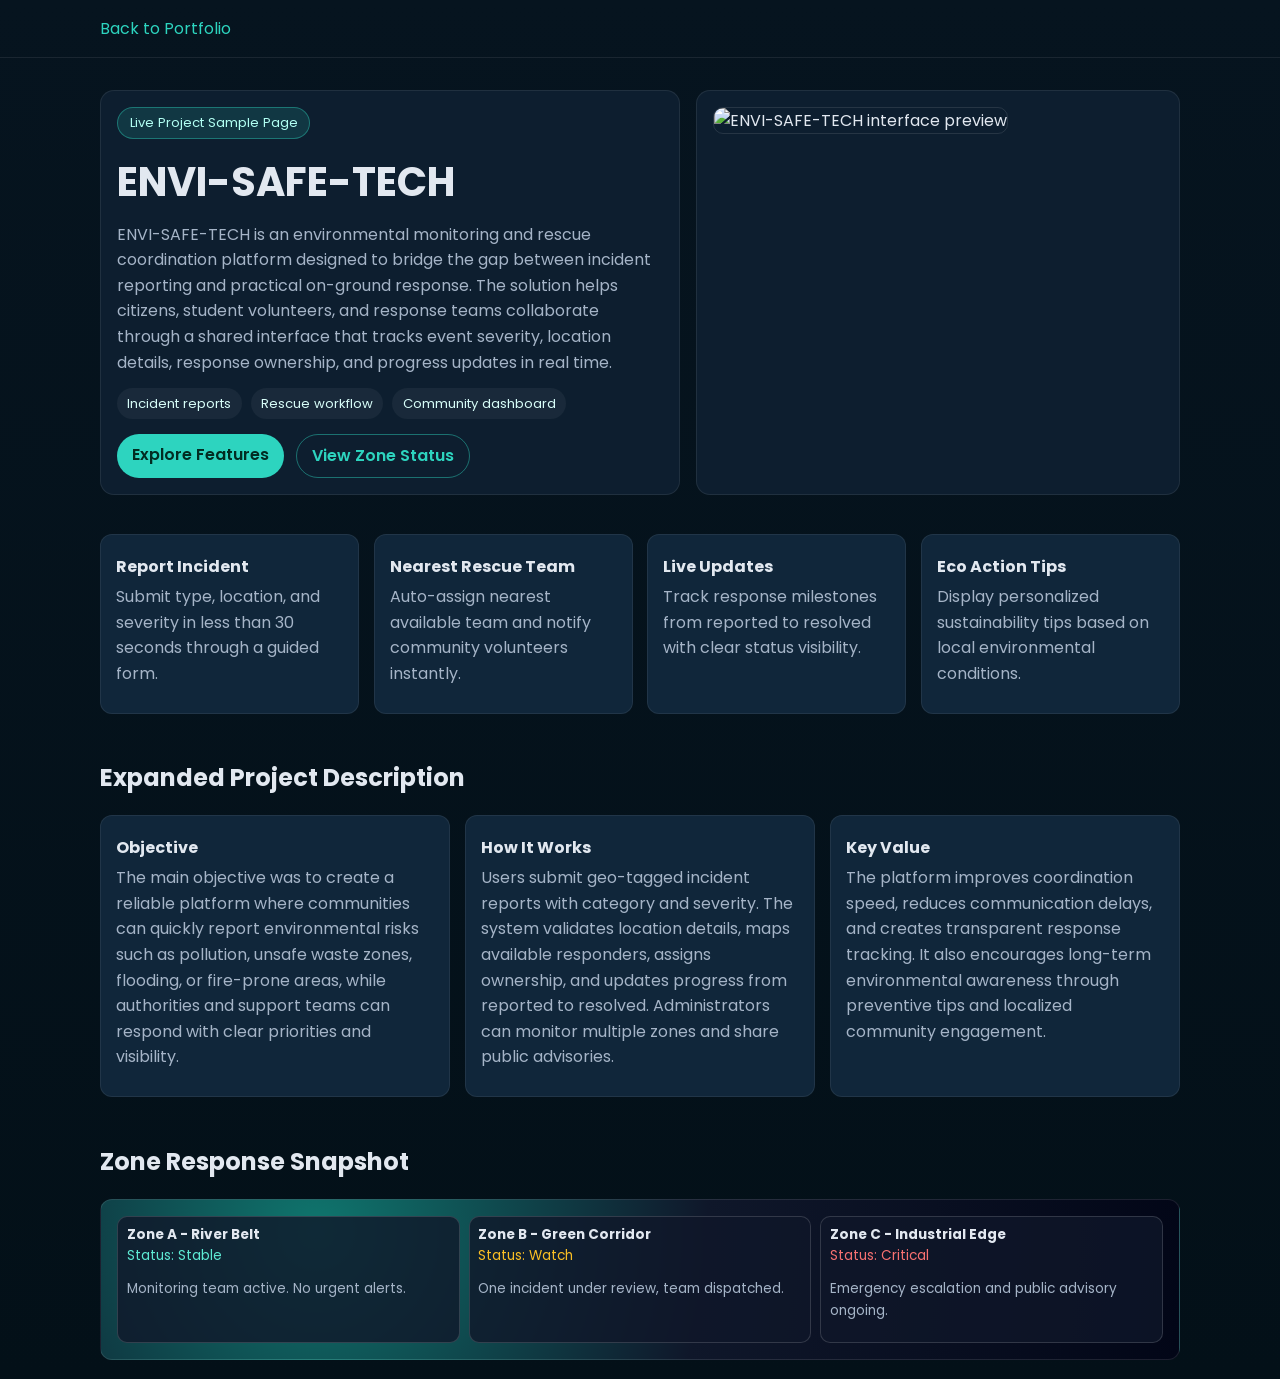
==== envi-safe-tech.html @ b86195ce "Add files via upload" ====
<!DOCTYPE html>
<html lang="en">
<head>
  <meta charset="UTF-8" />
  <meta name="viewport" content="width=device-width, initial-scale=1.0" />
  <title>ENVI-SAFE-TECH | Environmental Response Platform</title>
  <link rel="preconnect" href="https://fonts.googleapis.com" />
  <link rel="preconnect" href="https://fonts.gstatic.com" crossorigin />
  <link
    href="https://fonts.googleapis.com/css2?family=Poppins:wght@300;400;500;600;700&display=swap"
    rel="stylesheet"
  />
  <style>
    :root {
      --bg: #06141f;
      --surface: #0d1e2f;
      --card: #10263a;
      --text: #e2e8f0;
      --muted: #a5b4c7;
      --accent: #2dd4bf;
    }
    * { box-sizing: border-box; }
    body { margin: 0; font-family: "Poppins", sans-serif; background: linear-gradient(180deg, var(--bg), #031018); color: var(--text); }
    .container { width: min(1080px, 92%); margin: 0 auto; }
    .topbar { padding: 1rem 0; border-bottom: 1px solid rgba(255, 255, 255, 0.08); }
    .topbar a { color: var(--accent); text-decoration: none; }
    .hero { padding: 2rem 0; }
    .hero-wrap { display: grid; grid-template-columns: 1.2fr 1fr; gap: 1rem; align-items: stretch; }
    .panel { background: var(--surface); border: 1px solid rgba(255,255,255,.08); border-radius: 14px; padding: 1rem; }
    .badge { display: inline-block; background: rgba(45, 212, 191, .14); border: 1px solid rgba(45, 212, 191, .4); color: #b2fff3; border-radius: 999px; padding: .32rem .72rem; font-size: .82rem; }
    h1 { margin: .8rem 0 .6rem; font-size: clamp(1.45rem, 4.2vw, 2.5rem); }
    p { margin: 0 0 .7rem; color: var(--muted); line-height: 1.6; }
    .stats { display: flex; flex-wrap: wrap; gap: .55rem; margin-top: .8rem; }
    .stats span { background: rgba(255,255,255,.05); padding: .35rem .65rem; border-radius: 999px; font-size: .82rem; color: #d7fdf8; }
    .preview { width: 100%; border-radius: 10px; border: 1px solid rgba(255,255,255,.1); }
    .section { padding: .45rem 0 1.2rem; }
    .grid { display: grid; gap: .9rem; grid-template-columns: repeat(auto-fit, minmax(220px, 1fr)); }
    .card { background: var(--card); border: 1px solid rgba(255,255,255,.07); border-radius: 12px; padding: .95rem; }
    .card h3 { margin: .2rem 0 .35rem; font-size: 1rem; }
    .map {
      margin-top: .4rem;
      border-radius: 12px;
      border: 1px solid rgba(255,255,255,.1);
      padding: 1rem;
      background: radial-gradient(circle at 20% 20%, #0f766e 0%, #0f172a 45%, #020617 100%);
    }
    .map-grid {
      display: grid;
      grid-template-columns: 1fr 1fr 1fr;
      gap: .55rem;
    }
    .zone {
      min-height: 95px;
      border-radius: 10px;
      border: 1px solid rgba(255,255,255,.15);
      background: rgba(15, 23, 42, .8);
      padding: .55rem;
      font-size: .85rem;
    }
    .ok { color: #5eead4; }
    .warn { color: #fbbf24; }
    .danger { color: #f87171; }
    .cta { display: flex; gap: .7rem; flex-wrap: wrap; margin-top: .9rem; }
    .btn { text-decoration: none; font-weight: 600; border-radius: 999px; padding: .55rem .95rem; }
    .btn-primary { background: var(--accent); color: #022c22; }
    .btn-ghost { color: var(--accent); border: 1px solid rgba(45, 212, 191, .45); }
    @media (max-width: 840px) {
      .hero-wrap { grid-template-columns: 1fr; }
      .map-grid { grid-template-columns: 1fr; }
    }
  </style>
</head>
<body>
  <header class="topbar">
    <div class="container"><a href="../index.html">Back to Portfolio</a></div>
  </header>

  <main class="container">
    <section class="hero">
      <div class="hero-wrap">
        <div class="panel">
          <span class="badge">Live Project Sample Page</span>
          <h1>ENVI-SAFE-TECH</h1>
          <p>
            ENVI-SAFE-TECH is an environmental monitoring and rescue coordination
            platform designed to bridge the gap between incident reporting and
            practical on-ground response. The solution helps citizens, student
            volunteers, and response teams collaborate through a shared interface
            that tracks event severity, location details, response ownership, and
            progress updates in real time.
          </p>
          <div class="stats">
            <span>Incident reports</span>
            <span>Rescue workflow</span>
            <span>Community dashboard</span>
          </div>
          <div class="cta">
            <a class="btn btn-primary" href="#reporting">Explore Features</a>
            <a class="btn btn-ghost" href="#zones">View Zone Status</a>
          </div>
        </div>
        <div class="panel">
          <img class="preview" src="../assets/envi-safe-tech-genuine.png" alt="ENVI-SAFE-TECH interface preview" />
        </div>
      </div>
    </section>

    <section id="reporting" class="section">
      <div class="grid">
        <article class="card">
          <h3>Report Incident</h3>
          <p>Submit type, location, and severity in less than 30 seconds through a guided form.</p>
        </article>
        <article class="card">
          <h3>Nearest Rescue Team</h3>
          <p>Auto-assign nearest available team and notify community volunteers instantly.</p>
        </article>
        <article class="card">
          <h3>Live Updates</h3>
          <p>Track response milestones from reported to resolved with clear status visibility.</p>
        </article>
        <article class="card">
          <h3>Eco Action Tips</h3>
          <p>Display personalized sustainability tips based on local environmental conditions.</p>
        </article>
      </div>
    </section>

    <section class="section">
      <h2>Expanded Project Description</h2>
      <div class="grid">
        <article class="card">
          <h3>Objective</h3>
          <p>
            The main objective was to create a reliable platform where communities
            can quickly report environmental risks such as pollution, unsafe waste
            zones, flooding, or fire-prone areas, while authorities and support
            teams can respond with clear priorities and visibility.
          </p>
        </article>
        <article class="card">
          <h3>How It Works</h3>
          <p>
            Users submit geo-tagged incident reports with category and severity.
            The system validates location details, maps available responders,
            assigns ownership, and updates progress from reported to resolved.
            Administrators can monitor multiple zones and share public advisories.
          </p>
        </article>
        <article class="card">
          <h3>Key Value</h3>
          <p>
            The platform improves coordination speed, reduces communication delays,
            and creates transparent response tracking. It also encourages long-term
            environmental awareness through preventive tips and localized community engagement.
          </p>
        </article>
      </div>
    </section>

    <section id="zones" class="section">
      <h2>Zone Response Snapshot</h2>
      <div class="map">
        <div class="map-grid">
          <article class="zone">
            <strong>Zone A - River Belt</strong>
            <p class="ok">Status: Stable</p>
            <p>Monitoring team active. No urgent alerts.</p>
          </article>
          <article class="zone">
            <strong>Zone B - Green Corridor</strong>
            <p class="warn">Status: Watch</p>
            <p>One incident under review, team dispatched.</p>
          </article>
          <article class="zone">
            <strong>Zone C - Industrial Edge</strong>
            <p class="danger">Status: Critical</p>
            <p>Emergency escalation and public advisory ongoing.</p>
          </article>
        </div>
      </div>
    </section>
  </main>
</body>
</html>
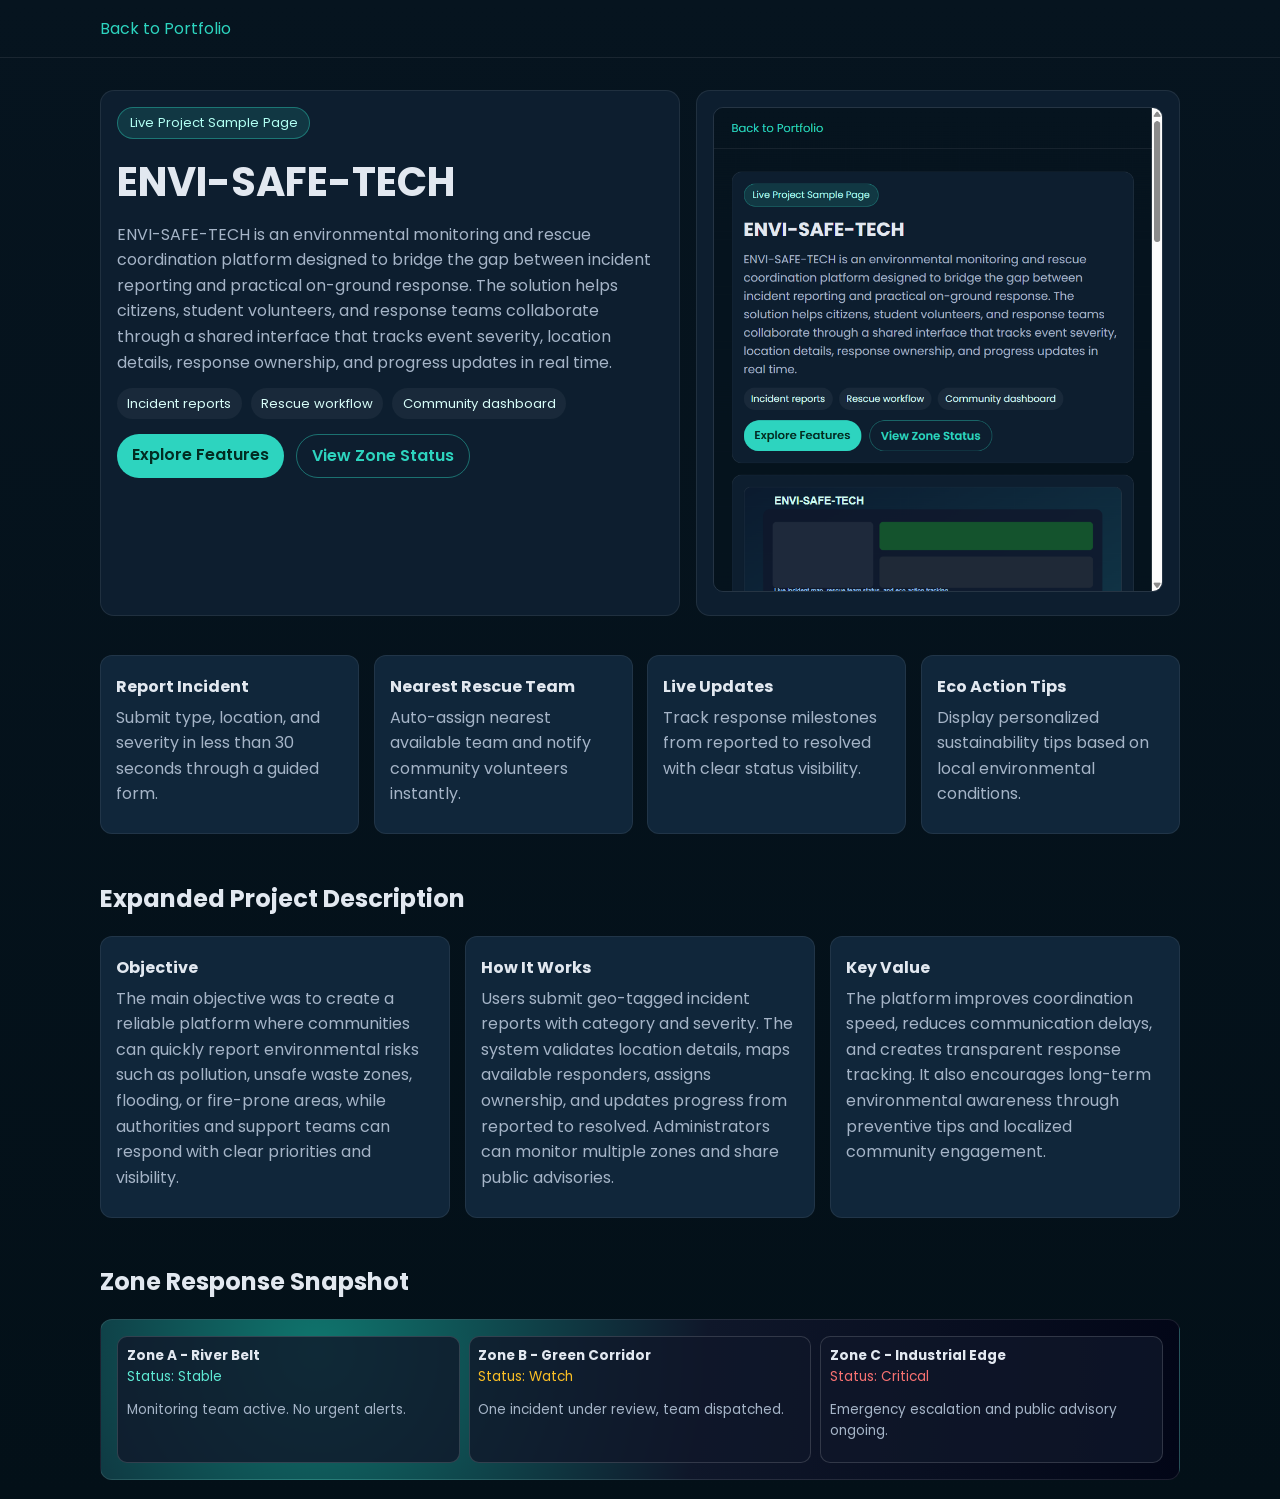
==== commit 4fae0d9e: "Add files via upload" ====
--- a/envi-safe-tech.html
+++ b/envi-safe-tech.html
@@ -72,7 +72,7 @@
 </head>
 <body>
   <header class="topbar">
-    <div class="container"><a href="../index.html">Back to Portfolio</a></div>
+    <div class="container"><a href="index.html">Back to Portfolio</a></div>
   </header>
 
   <main class="container">
@@ -100,7 +100,7 @@
           </div>
         </div>
         <div class="panel">
-          <img class="preview" src="../assets/envi-safe-tech-genuine.png" alt="ENVI-SAFE-TECH interface preview" />
+          <img class="preview" src="envi-safe-tech-genuine.png" alt="ENVI-SAFE-TECH interface preview" />
         </div>
       </div>
     </section>
